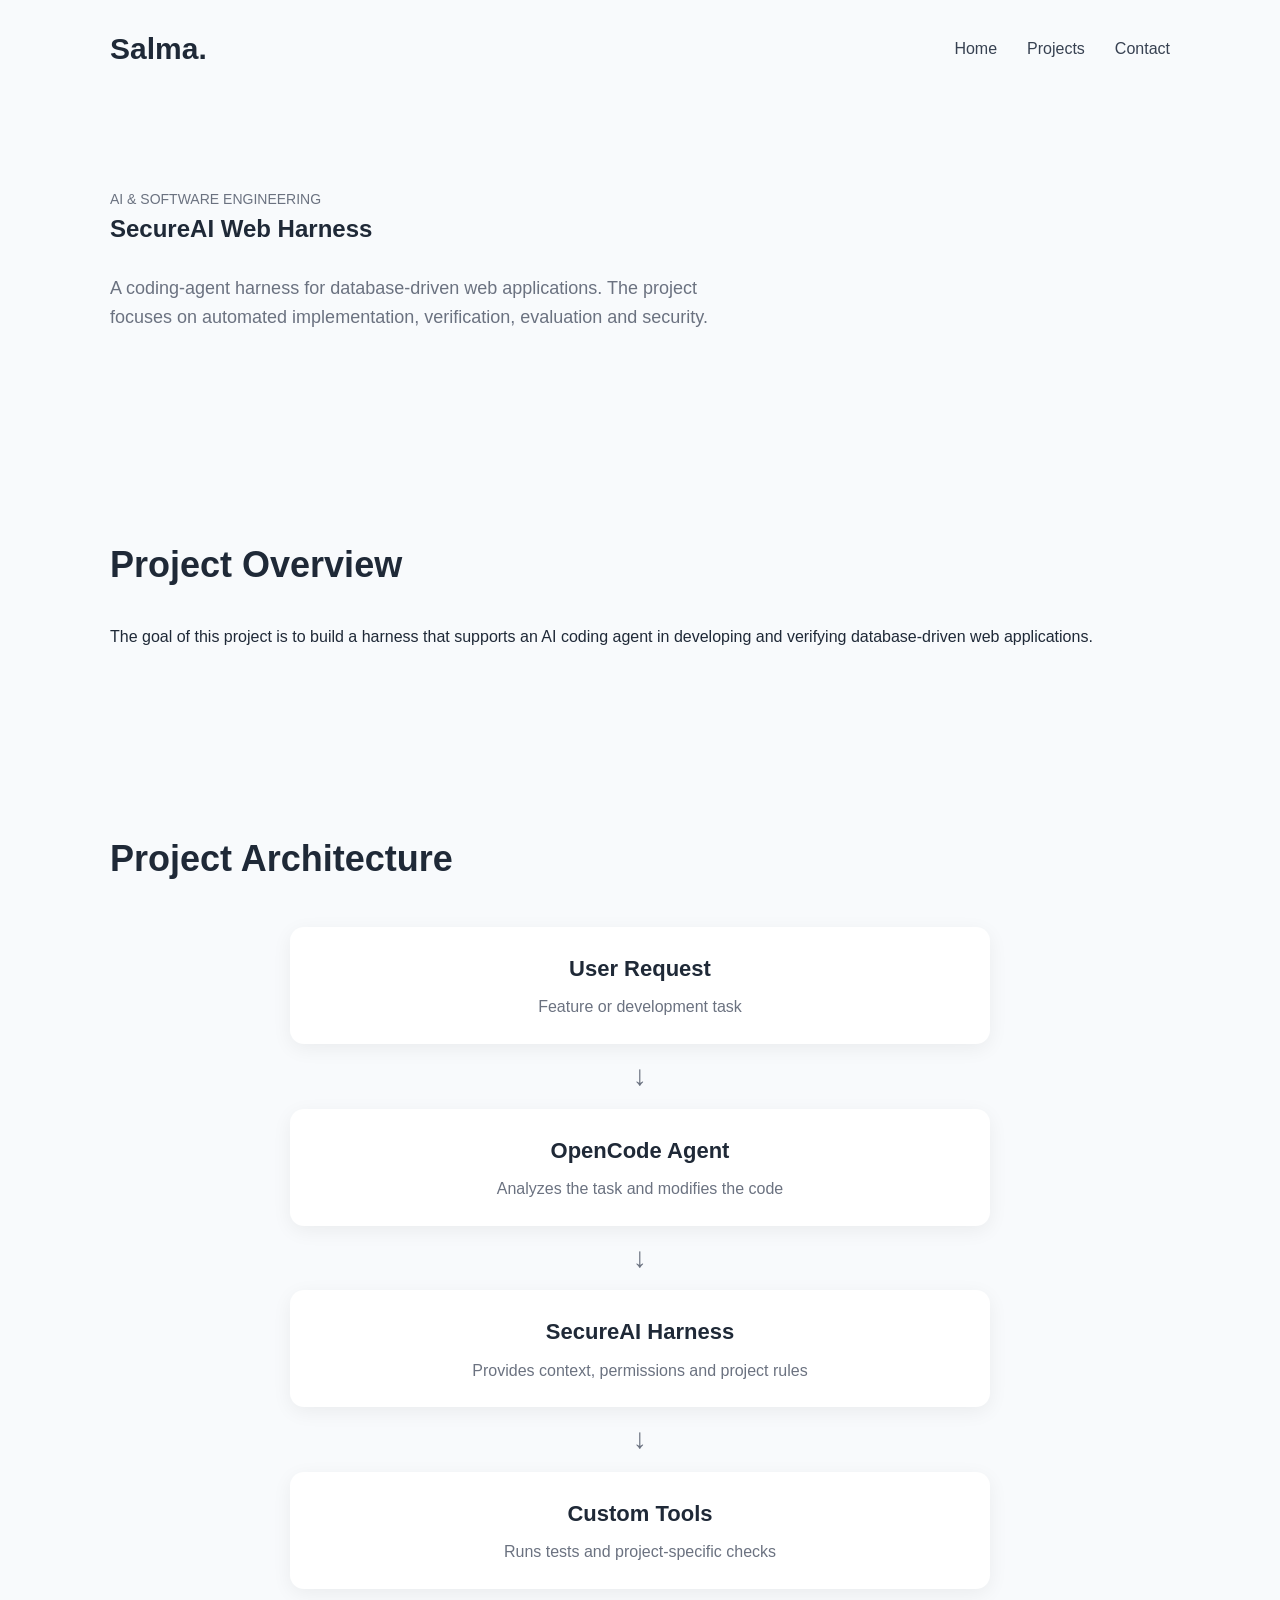
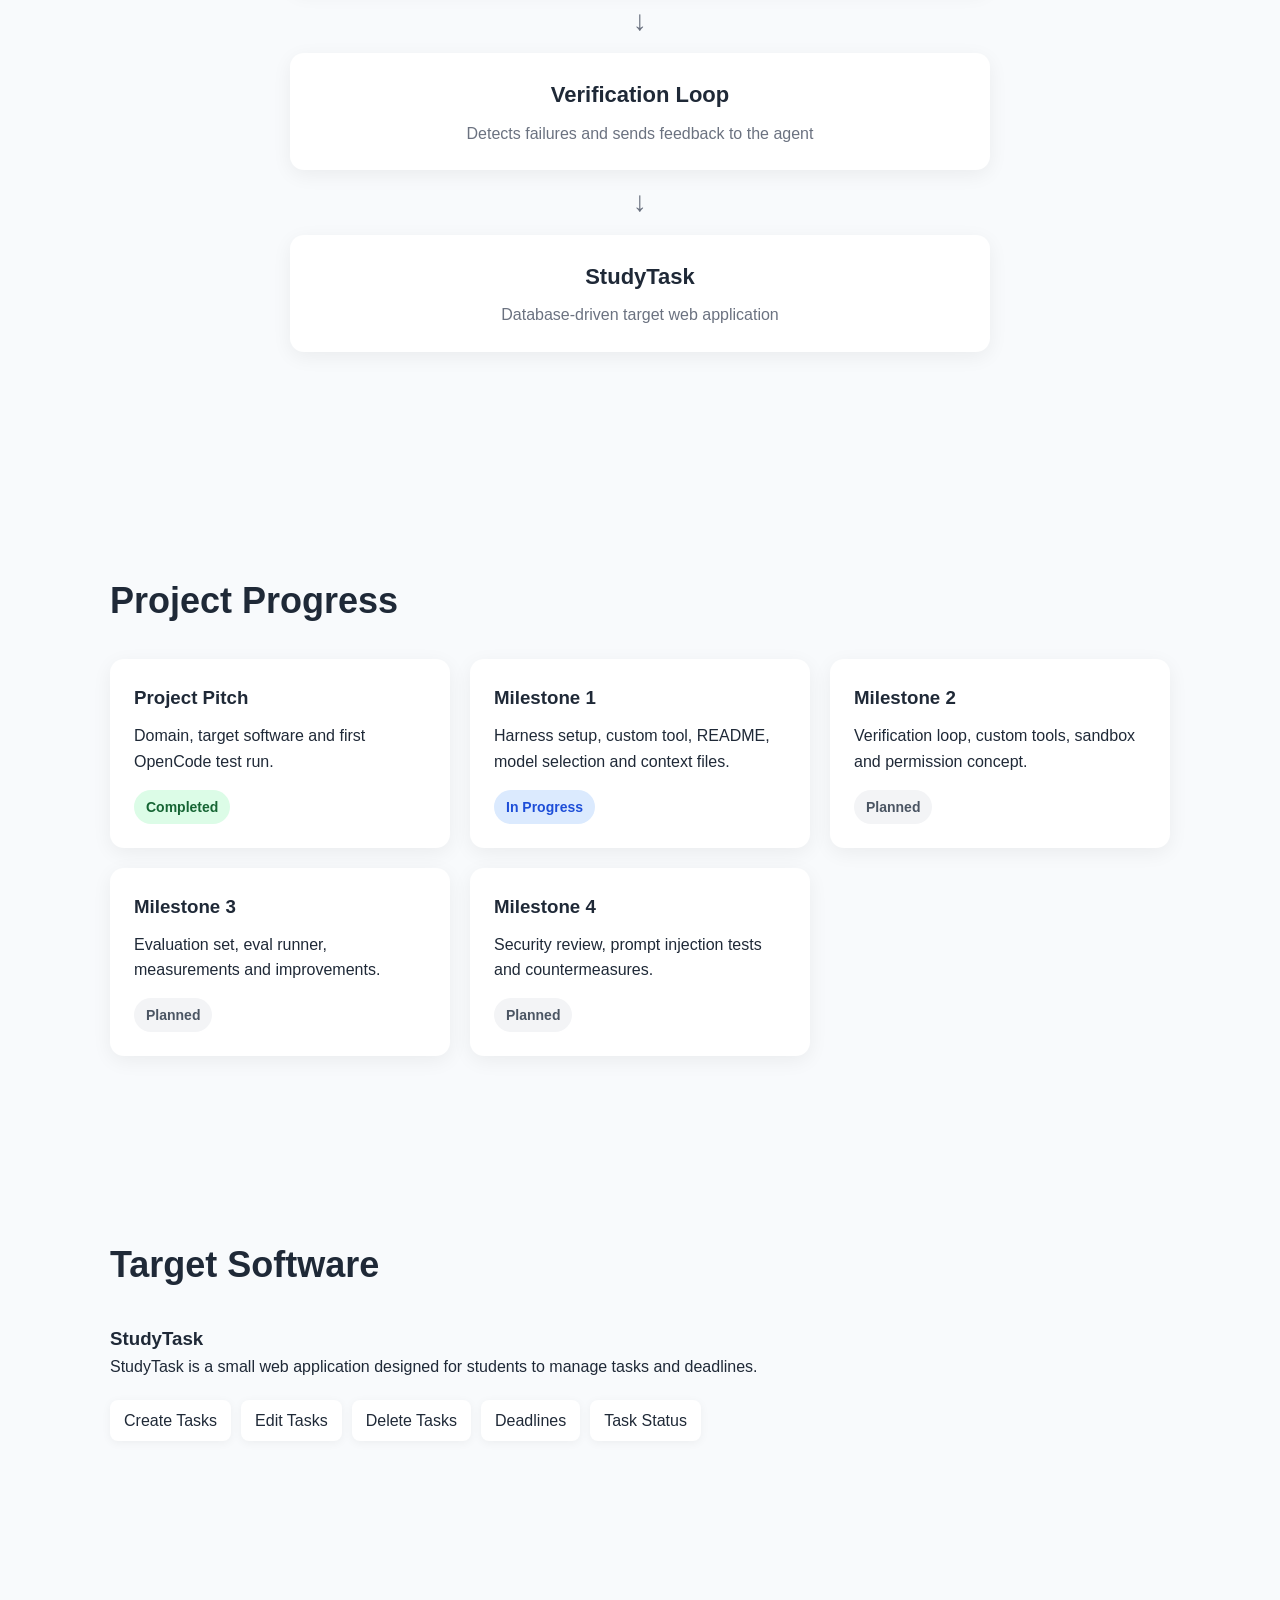
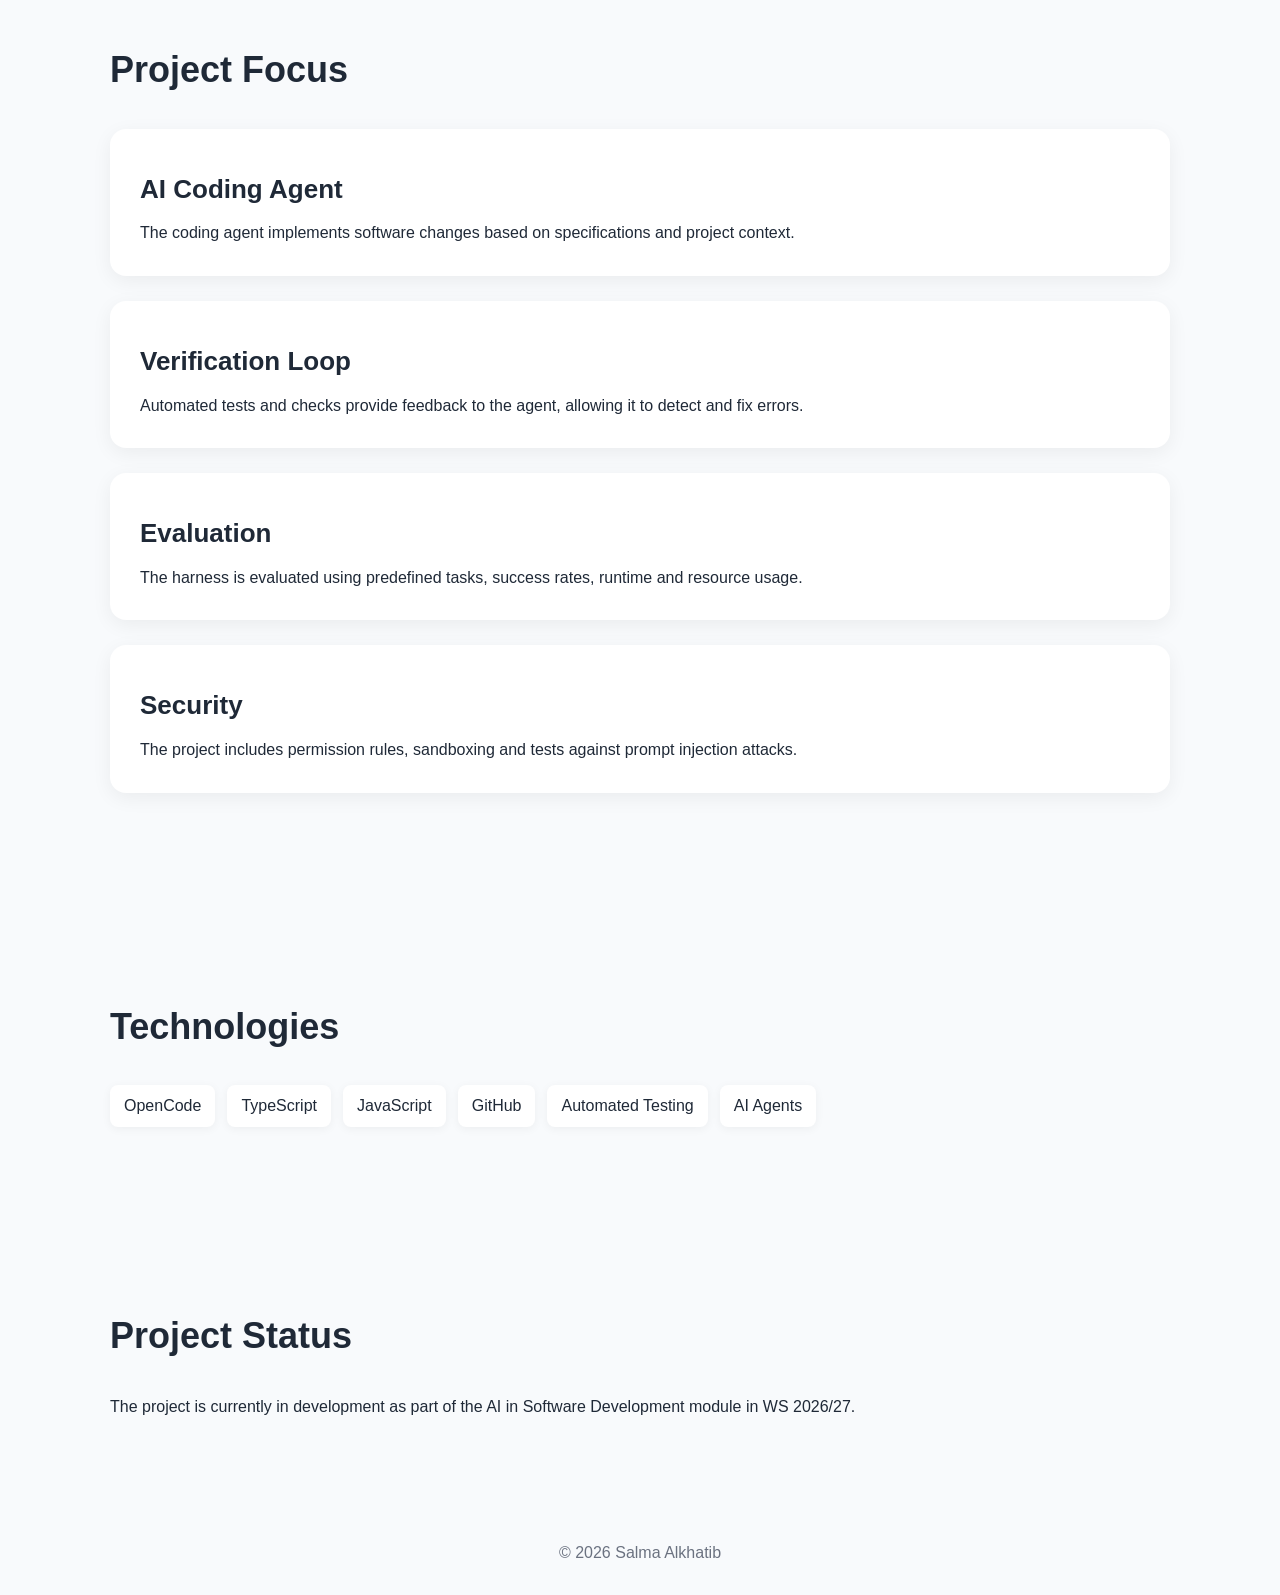
==== secureai.html @ 958bc484 "Initial portfolio" ====
<!DOCTYPE html>
<html lang="en">
<head>
  <meta charset="UTF-8">
  <meta name="viewport" content="width=device-width, initial-scale=1.0">
  <title>SecureAI Web Harness | Salma Alkhatib</title>
  <link rel="stylesheet" href="style.css">
</head>

<body>

  <nav>
    <h2 class="logo">Salma.</h2>

    <div class="nav-links">
      <a href="index.html">Home</a>
      <a href="index.html#projects">Projects</a>
      <a href="index.html#contact">Contact</a>
    </div>
  </nav>

  <section>
    <p class="project-type">AI & Software Engineering</p>

    <h1>SecureAI Web Harness</h1>

    <p class="description">
      A coding-agent harness for database-driven web applications.
      The project focuses on automated implementation, verification,
      evaluation and security.
    </p>
  </section>

  <section>
    <h2>Project Overview</h2>

    <p>
      The goal of this project is to build a harness that supports an
      AI coding agent in developing and verifying database-driven web
      applications.
    </p>
  </section>
  <section>
    <h2>Project Architecture</h2>
  
    <div class="architecture">
  
      <div class="arch-box">
        <h3>User Request</h3>
        <p>Feature or development task</p>
      </div>
  
      <div class="arrow">↓</div>
  
      <div class="arch-box">
        <h3>OpenCode Agent</h3>
        <p>Analyzes the task and modifies the code</p>
      </div>
  
      <div class="arrow">↓</div>
  
      <div class="arch-box">
        <h3>SecureAI Harness</h3>
        <p>Provides context, permissions and project rules</p>
      </div>
  
      <div class="arrow">↓</div>
  
      <div class="arch-box">
        <h3>Custom Tools</h3>
        <p>Runs tests and project-specific checks</p>
      </div>
  
      <div class="arrow">↓</div>
  
      <div class="arch-box">
        <h3>Verification Loop</h3>
        <p>Detects failures and sends feedback to the agent</p>
      </div>
  
      <div class="arrow">↓</div>
  
      <div class="arch-box">
        <h3>StudyTask</h3>
        <p>Database-driven target web application</p>
      </div>
  
    </div>
  </section>
  <section>
    <h2>Project Progress</h2>
  
    <div class="progress-grid">
  
      <div class="progress-card">
        <h3>Project Pitch</h3>
        <p>Domain, target software and first OpenCode test run.</p>
        <span class="status done">Completed</span>
      </div>
  
      <div class="progress-card">
        <h3>Milestone 1</h3>
        <p>Harness setup, custom tool, README, model selection and context files.</p>
        <span class="status current">In Progress</span>
      </div>
  
      <div class="progress-card">
        <h3>Milestone 2</h3>
        <p>Verification loop, custom tools, sandbox and permission concept.</p>
        <span class="status planned">Planned</span>
      </div>
  
      <div class="progress-card">
        <h3>Milestone 3</h3>
        <p>Evaluation set, eval runner, measurements and improvements.</p>
        <span class="status planned">Planned</span>
      </div>
  
      <div class="progress-card">
        <h3>Milestone 4</h3>
        <p>Security review, prompt injection tests and countermeasures.</p>
        <span class="status planned">Planned</span>
      </div>
  
    </div>
  </section>

  <section>
    <h2>Target Software</h2>

    <h3>StudyTask</h3>

    <p>
      StudyTask is a small web application designed for students to
      manage tasks and deadlines.
    </p>

    <div class="tags">
      <span>Create Tasks</span>
      <span>Edit Tasks</span>
      <span>Delete Tasks</span>
      <span>Deadlines</span>
      <span>Task Status</span>
    </div>
  </section>

  <section>
    <h2>Project Focus</h2>

    <div class="project-card">
      <h3>AI Coding Agent</h3>
      <p>
        The coding agent implements software changes based on
        specifications and project context.
      </p>
    </div>

    <div class="project-card">
      <h3>Verification Loop</h3>
      <p>
        Automated tests and checks provide feedback to the agent,
        allowing it to detect and fix errors.
      </p>
    </div>

    <div class="project-card">
      <h3>Evaluation</h3>
      <p>
        The harness is evaluated using predefined tasks, success rates,
        runtime and resource usage.
      </p>
    </div>

    <div class="project-card">
      <h3>Security</h3>
      <p>
        The project includes permission rules, sandboxing and tests
        against prompt injection attacks.
      </p>
    </div>
  </section>

  <section>
    <h2>Technologies</h2>

    <div class="skills-grid">
      <span>OpenCode</span>
      <span>TypeScript</span>
      <span>JavaScript</span>
      <span>GitHub</span>
      <span>Automated Testing</span>
      <span>AI Agents</span>
    </div>
  </section>

  <section>
    <h2>Project Status</h2>

    <p>
      The project is currently in development as part of the
      AI in Software Development module in WS 2026/27.
    </p>
  </section>

  <footer>
    <p>© 2026 Salma Alkhatib</p>
  </footer>

</body>
</html>
---- style.css ----
* {
  margin: 0;
  padding: 0;
  box-sizing: border-box;
}

html {
  scroll-behavior: smooth;
}

body {
  font-family: Arial, sans-serif;
  background: #f8fafc;
  color: #1f2937;
  line-height: 1.6;
}

nav {
  max-width: 1100px;
  margin: auto;
  padding: 25px 20px;
  display: flex;
  justify-content: space-between;
  align-items: center;
}

.logo {
  font-size: 30px;
  font-weight: 700;
}

.nav-links {
  display: flex;
  gap: 30px;
}

.nav-links a {
  text-decoration: none;
  color: #374151;
  font-weight: 500;
  transition: 0.3s;
}

.nav-links a:hover {
  color: #111827;
}

.hero {
  min-height: 100vh;
  background: linear-gradient(135deg, #f8fafc, #eef2ff);
}

.hero-content {
  max-width: 900px;
  margin: 120px auto;
  padding: 20px;
  animation: fadeUp 1s ease;
}

.intro {
  font-size: 20px;
  color: #6b7280;
}

.hero h1 {
  font-size: 64px;
  margin: 5px 0;
  line-height: 1.1;
}

.hero h3 {
  font-size: 30px;
  font-weight: 500;
  color: #4b5563;
}

.description {
  max-width: 650px;
  margin: 25px 0;
  font-size: 18px;
  color: #6b7280;
}

.button {
  display: inline-block;
  padding: 13px 26px;
  background: #111827;
  color: white;
  text-decoration: none;
  border-radius: 10px;
  transition: 0.3s;
}

.button:hover {
  transform: translateY(-2px);
}

section {
  max-width: 1100px;
  margin: auto;
  padding: 90px 20px;
}

section h2 {
  font-size: 36px;
  margin-bottom: 30px;
}

.skills-grid {
  display: flex;
  flex-wrap: wrap;
  gap: 12px;
}

.skills-grid span,
.tags span {
  padding: 8px 14px;
  background: white;
  border-radius: 8px;
  box-shadow: 0 2px 10px rgba(0,0,0,0.05);
}

.project-card {
  background: white;
  padding: 30px;
  border-radius: 16px;
  margin-bottom: 25px;
  box-shadow: 0 5px 20px rgba(0,0,0,0.06);
  transition: 0.3s;
}

.project-card:hover {
  transform: translateY(-5px);
}

.project-card h3 {
  font-size: 26px;
  margin: 10px 0;
}

.project-type {
  font-size: 14px;
  text-transform: uppercase;
  color: #6b7280;
}

.tags {
  display: flex;
  flex-wrap: wrap;
  gap: 10px;
  margin: 20px 0;
}

.project-link {
  text-decoration: none;
  color: #111827;
  font-weight: bold;
}

.contact-links {
  display: flex;
  gap: 20px;
  margin-top: 20px;
}

.contact-links a {
  text-decoration: none;
  color: #111827;
}

footer {
  text-align: center;
  padding: 30px;
  color: #6b7280;
}

@keyframes fadeUp {
  from {
    opacity: 0;
    transform: translateY(20px);
  }

  to {
    opacity: 1;
    transform: translateY(0);
  }
}

@media (max-width: 768px) {
  .hero h1 {
    font-size: 42px;
  }

  .hero h3 {
    font-size: 24px;
  }

  .nav-links {
    gap: 15px;
    font-size: 14px;
  }
}
.architecture {
  max-width: 700px;
  margin: 40px auto;
  display: flex;
  flex-direction: column;
  align-items: center;
}

.arch-box {
  width: 100%;
  background: white;
  padding: 24px;
  border-radius: 14px;
  text-align: center;
  box-shadow: 0 5px 20px rgba(0,0,0,0.06);
}

.arch-box h3 {
  margin-bottom: 8px;
  font-size: 22px;
}

.arch-box p {
  color: #6b7280;
}

.arrow {
  font-size: 28px;
  margin: 10px 0;
  color: #6b7280;
}
.progress-grid {
  display: grid;
  grid-template-columns: repeat(auto-fit, minmax(260px, 1fr));
  gap: 20px;
  margin-top: 30px;
}

.progress-card {
  background: white;
  padding: 24px;
  border-radius: 14px;
  box-shadow: 0 5px 20px rgba(0,0,0,0.06);
}

.progress-card h3 {
  margin-bottom: 10px;
}

.status {
  display: inline-block;
  margin-top: 15px;
  padding: 6px 12px;
  border-radius: 20px;
  font-size: 14px;
  font-weight: bold;
}

.done {
  background: #dcfce7;
  color: #166534;
}

.current {
  background: #dbeafe;
  color: #1d4ed8;
}

.planned {
  background: #f3f4f6;
  color: #4b5563;
}
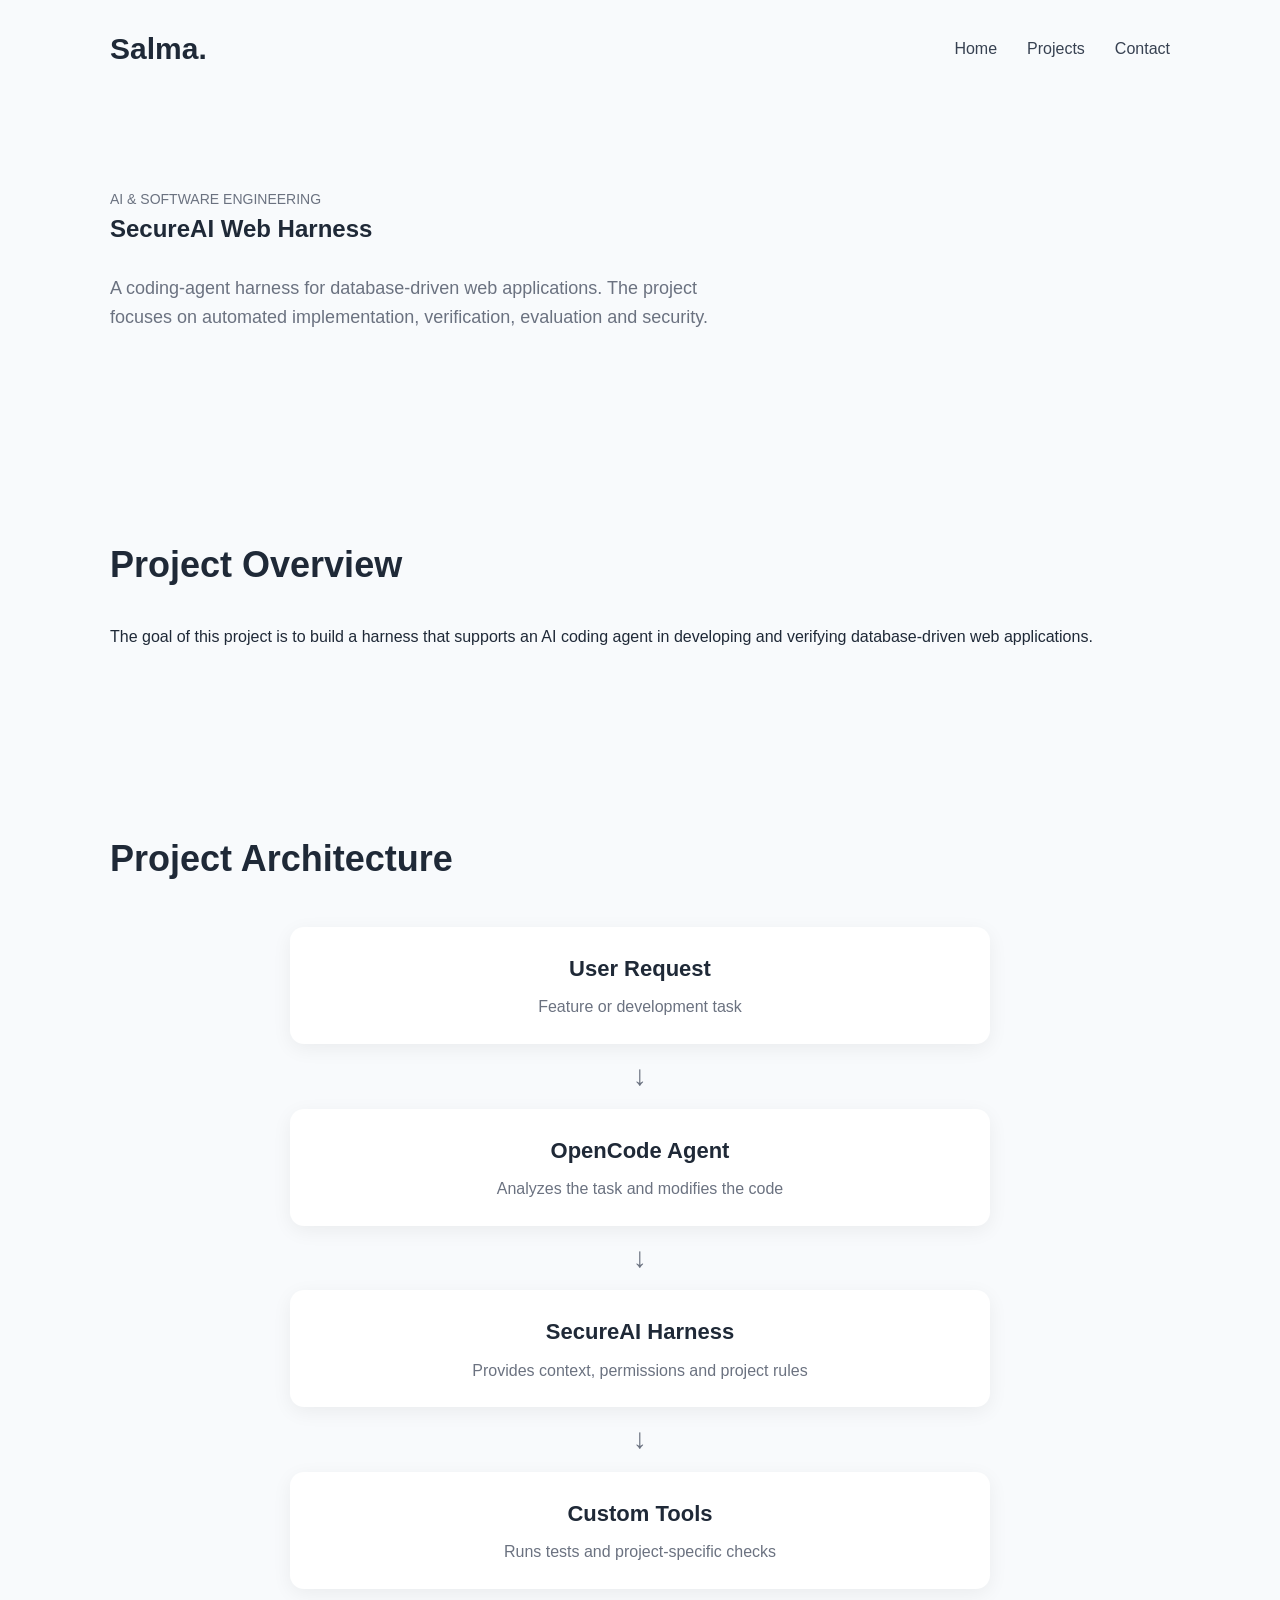
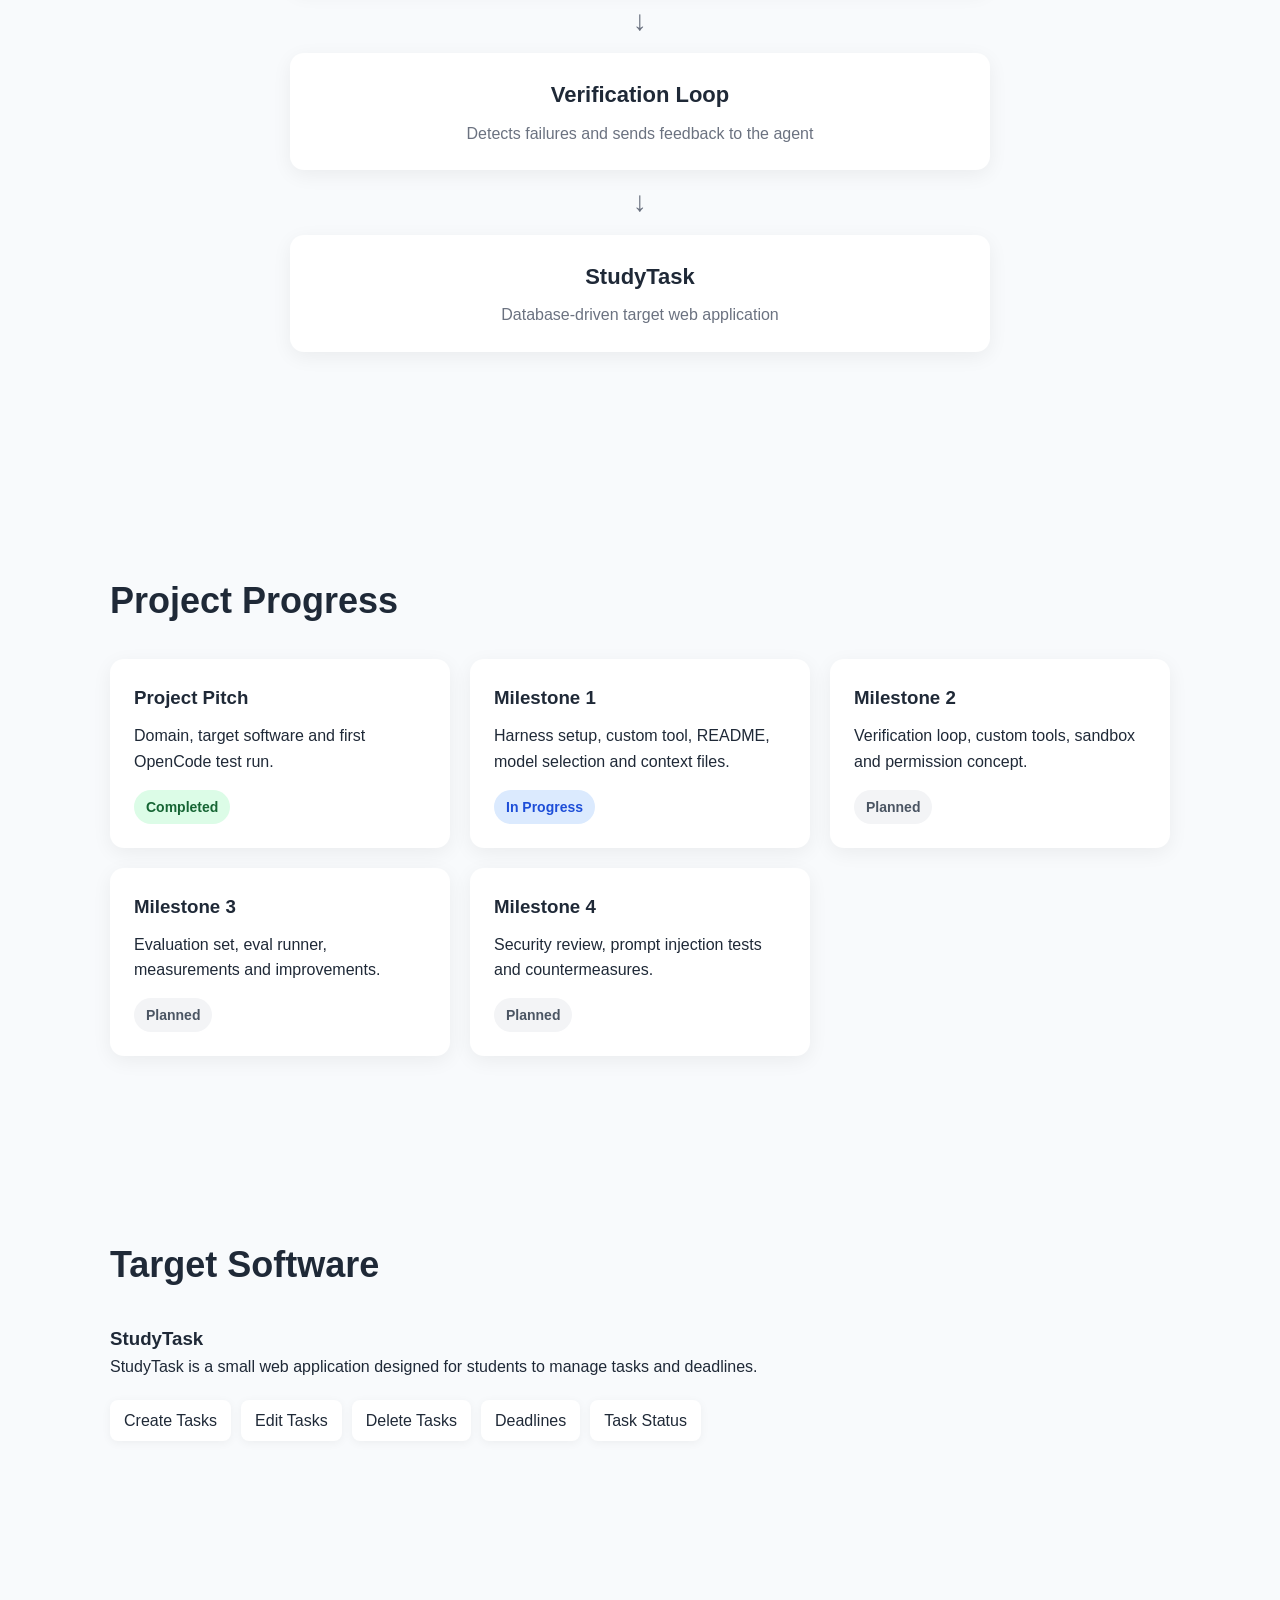
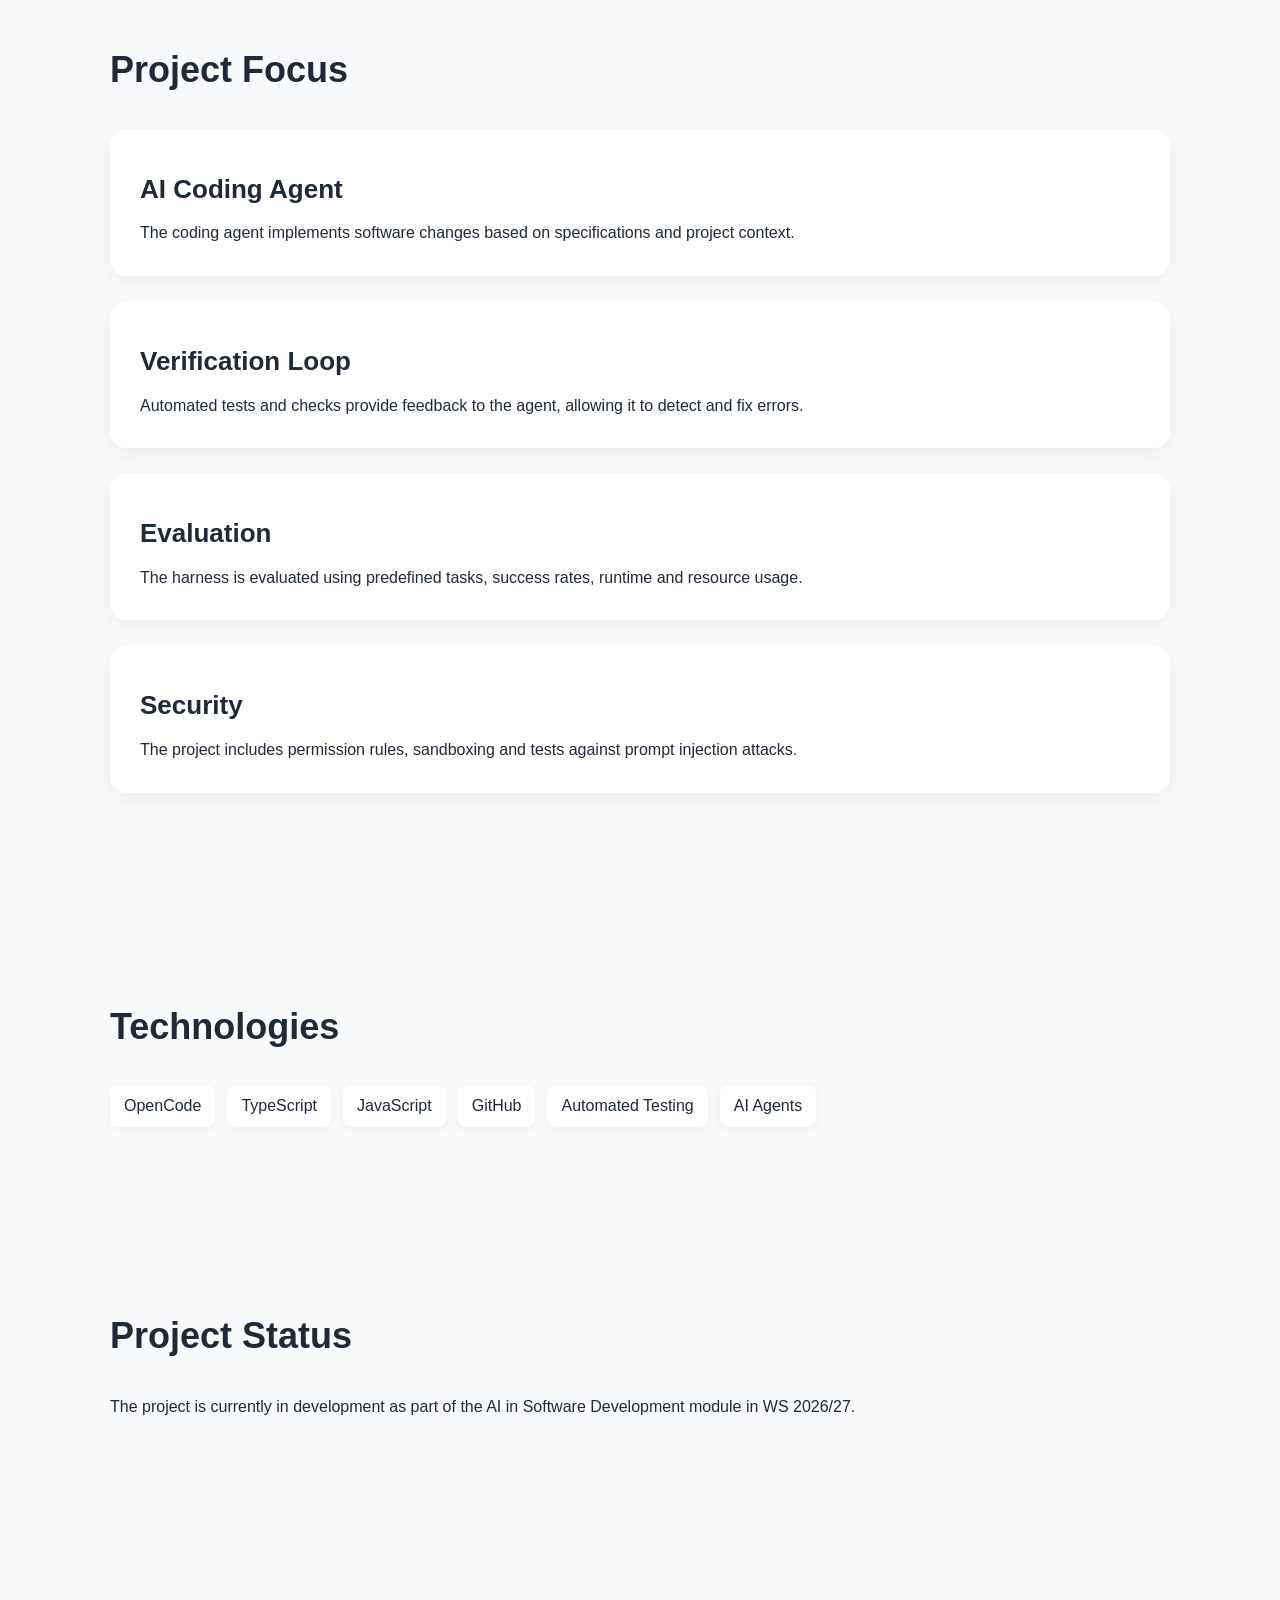
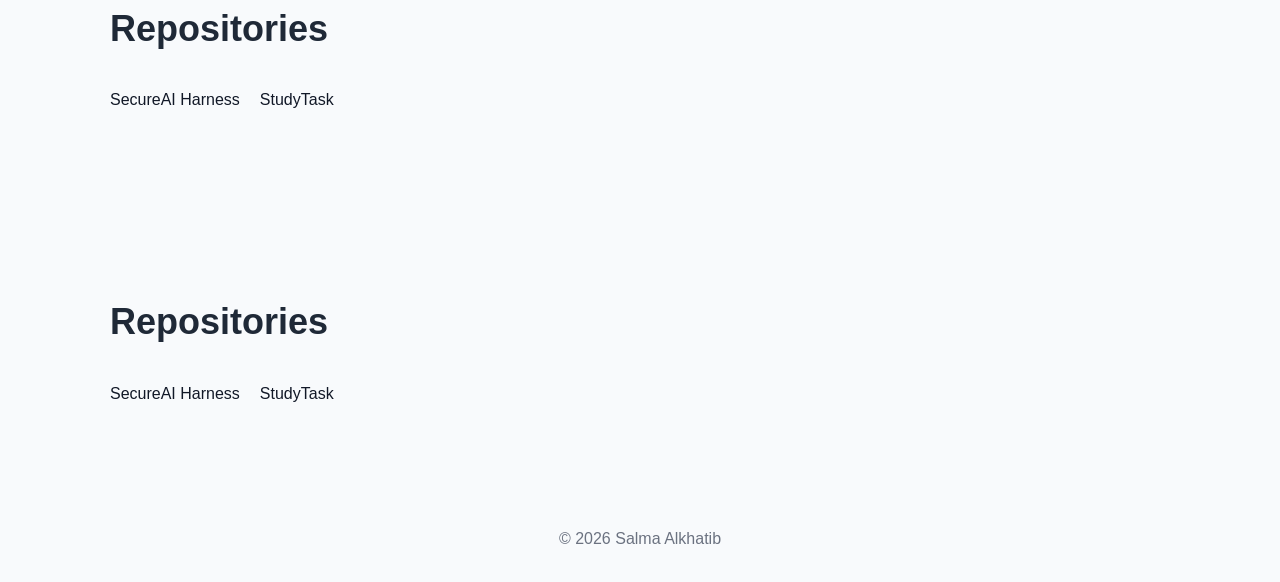
==== commit ca154c00: "Add project repository links" ====
--- a/secureai.html
+++ b/secureai.html
@@ -201,6 +201,46 @@
       AI in Software Development module in WS 2026/27.
     </p>
   </section>
+  <section>
+    <h2>Repositories</h2>
+  
+    <div class="contact-links">
+      <a
+        href="https://github.com/alkhatibsalma99-ops/secureai-web-harness"
+        target="_blank"
+      >
+        SecureAI Harness
+      </a>
+  
+      <a
+        href="https://github.com/alkhatibsalma99-ops/studytask"
+        target="_blank"
+      >
+        StudyTask
+      </a>
+    </div>
+  </section>
+  <section>
+    <h2>Repositories</h2>
+  
+    <div class="contact-links">
+  
+      <a
+        href="https://github.com/alkhatibsalma99-ops/secureai-web-harness"
+        target="_blank"
+      >
+        SecureAI Harness
+      </a>
+  
+      <a
+        href="https://github.com/alkhatibsalma99-ops/studytask"
+        target="_blank"
+      >
+        StudyTask
+      </a>
+  
+    </div>
+  </section>
 
   <footer>
     <p>© 2026 Salma Alkhatib</p>
